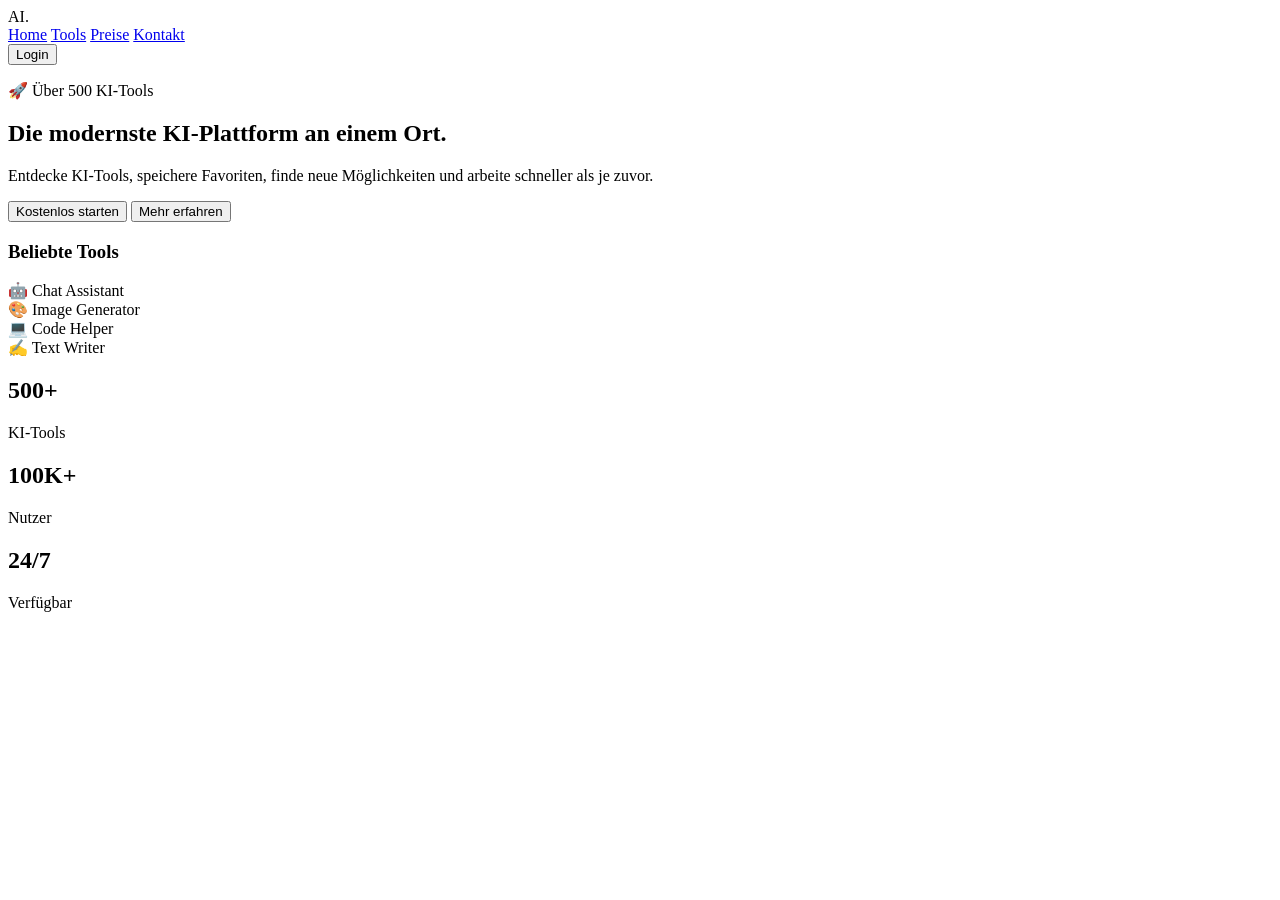
==== index.html @ b9ea8397 "Add initial HTML structure for AI Toolbox" ====
<!DOCTYPE html>
<html lang="de">
<head>
    <meta charset="UTF-8">
    <meta name="viewport" content="width=device-width, initial-scale=1.0">
    <title>AI Toolbox</title>

    <link rel="stylesheet" href="style.css">

    <link rel="preconnect" href="https://fonts.googleapis.com">
    <link href="https://fonts.googleapis.com/css2?family=Inter:wght@300;400;500;600;700;800&display=swap" rel="stylesheet">
</head>

<body>

<div class="background">
    <div class="blur one"></div>
    <div class="blur two"></div>
</div>

<header>

    <div class="logo">
        AI<span>.</span>
    </div>

    <nav>

        <a href="#">Home</a>
        <a href="#">Tools</a>
        <a href="#">Preise</a>
        <a href="#">Kontakt</a>

    </nav>

    <button class="login">
        Login
    </button>

</header>

<section class="hero">

    <div class="heroLeft">

        <p class="badge">
            🚀 Über 500 KI-Tools
        </p>

        <h1>

            Die modernste
            <span>KI-Plattform</span>
            an einem Ort.

        </h1>

        <p class="text">

            Entdecke KI-Tools, speichere Favoriten,
            finde neue Möglichkeiten und arbeite schneller
            als je zuvor.

        </p>

        <div class="buttons">

            <button class="primary">
                Kostenlos starten
            </button>

            <button class="secondary">
                Mehr erfahren
            </button>

        </div>

    </div>

    <div class="heroRight">

        <div class="glass">

            <h3>Beliebte Tools</h3>

            <div class="tool">
                🤖 Chat Assistant
            </div>

            <div class="tool">
                🎨 Image Generator
            </div>

            <div class="tool">
                💻 Code Helper
            </div>

            <div class="tool">
                ✍️ Text Writer
            </div>

        </div>

    </div>

</section>

<section class="cards">

    <div class="card">

        <h2>500+</h2>

        <p>KI-Tools</p>

    </div>

    <div class="card">

        <h2>100K+</h2>

        <p>Nutzer</p>

    </div>

    <div class="card">

        <h2>24/7</h2>

        <p>Verfügbar</p>

    </div>

</section>

<script src="script.js"></script>

</body>
</html>
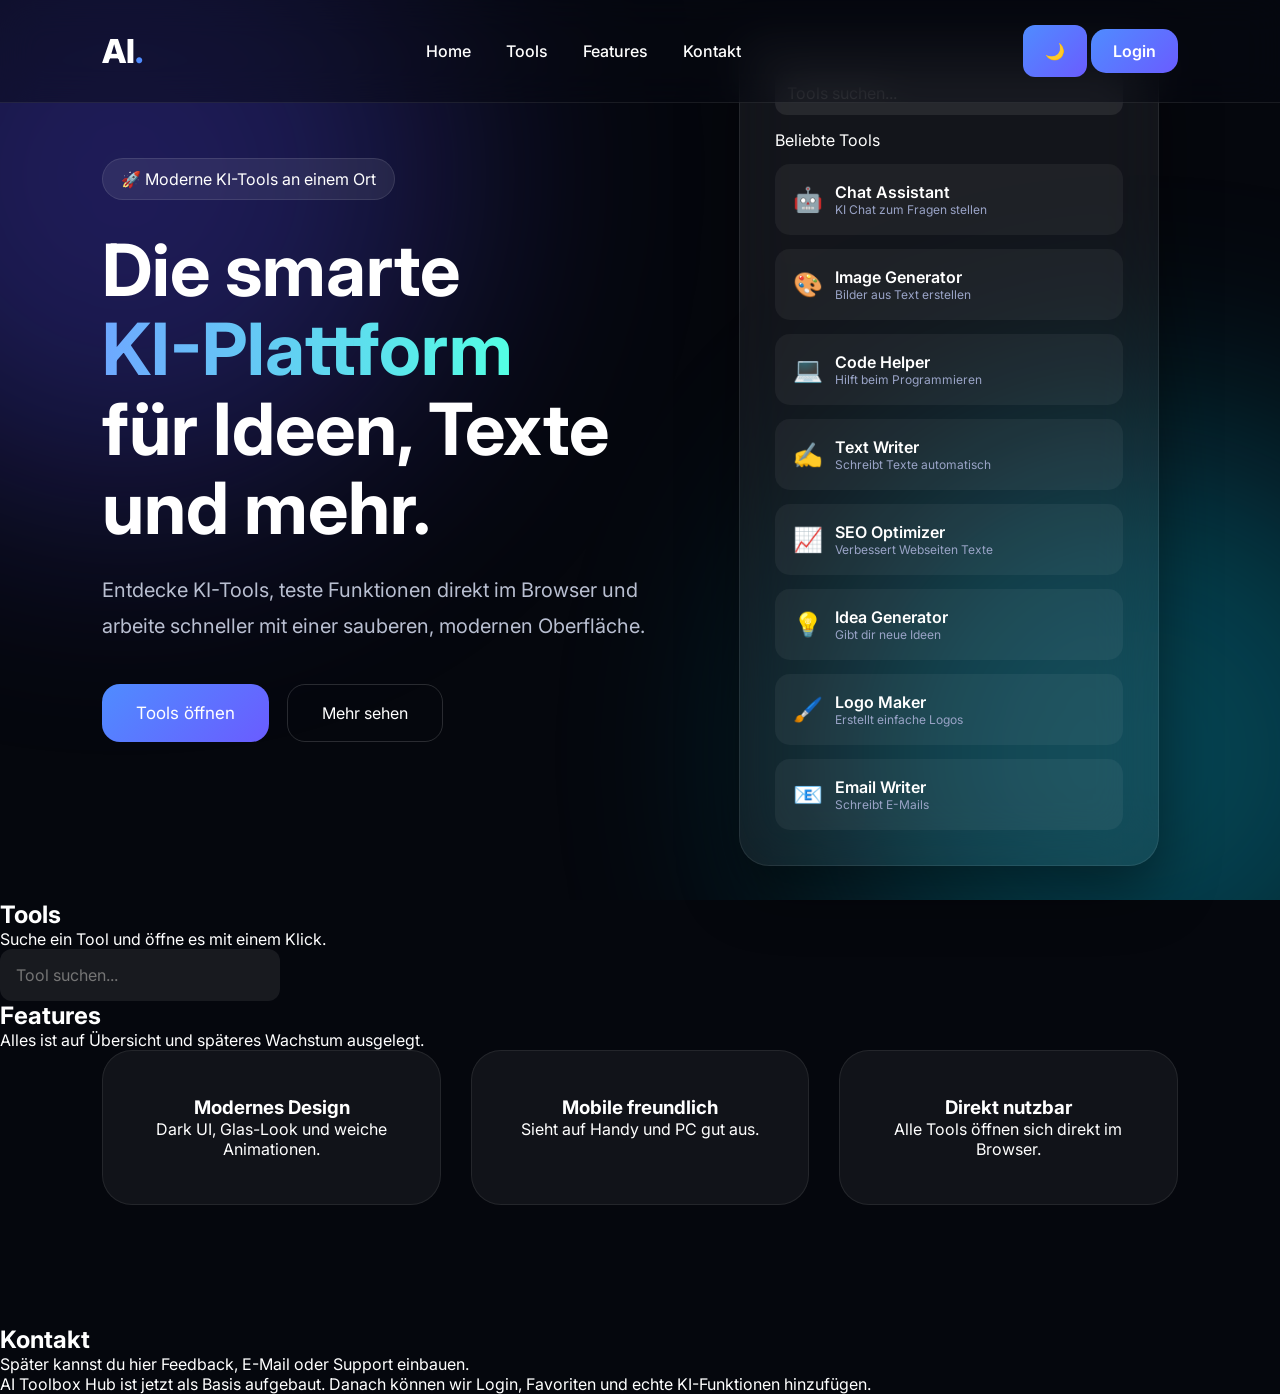
==== commit 220f2c75: "Update title and restructure HTML layout" ====
--- a/index.html
+++ b/index.html
@@ -3,14 +3,12 @@
 <head>
     <meta charset="UTF-8">
     <meta name="viewport" content="width=device-width, initial-scale=1.0">
-    <title>AI Toolbox</title>
-
+    <title>AI Toolbox Hub</title>
     <link rel="stylesheet" href="style.css">
-
     <link rel="preconnect" href="https://fonts.googleapis.com">
-    <link href="https://fonts.googleapis.com/css2?family=Inter:wght@300;400;500;600;700;800&display=swap" rel="stylesheet">
+    <link rel="preconnect" href="https://fonts.gstatic.com" crossorigin>
+    <link href="https://fonts.googleapis.com/css2?family=Inter:wght@300;400;500;600;700;800;900&display=swap" rel="stylesheet">
 </head>
-
 <body>
 
 <div class="background">
@@ -19,121 +17,98 @@
 </div>
 
 <header>
-
-    <div class="logo">
-        AI<span>.</span>
-    </div>
+    <div class="logo">AI<span>.</span></div>
 
     <nav>
-
-        <a href="#">Home</a>
-        <a href="#">Tools</a>
-        <a href="#">Preise</a>
-        <a href="#">Kontakt</a>
-
+        <a href="#home">Home</a>
+        <a href="#tools">Tools</a>
+        <a href="#features">Features</a>
+        <a href="#contact">Kontakt</a>
     </nav>
 
-    <button class="login">
-        Login
-    </button>
-
+    <div class="headerActions">
+        <button class="ghostBtn" id="themeButton">🌙</button>
+        <button class="login" id="loginButton">Login</button>
+    </div>
 </header>
 
-<section class="hero">
+<main>
 
+<section class="hero" id="home">
     <div class="heroLeft">
+        <p class="badge">🚀 Moderne KI-Tools an einem Ort</p>
 
-        <p class="badge">
-            🚀 Über 500 KI-Tools
-        </p>
-
-        <h1>
-
-            Die modernste
-            <span>KI-Plattform</span>
-            an einem Ort.
-
-        </h1>
+        <h1>Die smarte<br><span>KI-Plattform</span><br>für Ideen, Texte und mehr.</h1>
 
         <p class="text">
-
-            Entdecke KI-Tools, speichere Favoriten,
-            finde neue Möglichkeiten und arbeite schneller
-            als je zuvor.
-
+            Entdecke KI-Tools, teste Funktionen direkt im Browser und arbeite schneller
+            mit einer sauberen, modernen Oberfläche.
         </p>
 
         <div class="buttons">
-
-            <button class="primary">
-                Kostenlos starten
-            </button>
-
-            <button class="secondary">
-                Mehr erfahren
-            </button>
-
+            <button class="primary" id="exploreTools">Tools öffnen</button>
+            <button class="secondary" id="learnMore">Mehr sehen</button>
         </div>
-
     </div>
 
     <div class="heroRight">
+        <div class="glass">
+            <p class="miniTitle">Beliebte Tools</p>
+            <div class="miniList" id="miniList"></div>
+        </div>
+    </div>
+</section>
 
-        <div class="glass">
+<section class="toolSection" id="tools">
+    <div class="sectionHeader">
+        <h2>Tools</h2>
+        <p>Suche ein Tool und öffne es mit einem Klick.</p>
+    </div>
 
-            <h3>Beliebte Tools</h3>
+    <div class="searchWrap">
+        <input id="searchInput" type="text" placeholder="Tool suchen...">
+    </div>
 
-            <div class="tool">
-                🤖 Chat Assistant
-            </div>
+    <div id="toolContainer" class="toolGrid"></div>
+</section>
 
-            <div class="tool">
-                🎨 Image Generator
-            </div>
+<section class="featuresSection" id="features">
+    <div class="sectionHeader">
+        <h2>Features</h2>
+        <p>Alles ist auf Übersicht und späteres Wachstum ausgelegt.</p>
+    </div>
 
-            <div class="tool">
-                💻 Code Helper
-            </div>
-
-            <div class="tool">
-                ✍️ Text Writer
-            </div>
-
+    <div class="cards">
+        <div class="card">
+            <h3>Modernes Design</h3>
+            <p>Dark UI, Glas-Look und weiche Animationen.</p>
         </div>
 
+        <div class="card">
+            <h3>Mobile freundlich</h3>
+            <p>Sieht auf Handy und PC gut aus.</p>
+        </div>
+
+        <div class="card">
+            <h3>Direkt nutzbar</h3>
+            <p>Alle Tools öffnen sich direkt im Browser.</p>
+        </div>
+    </div>
+</section>
+
+<section class="contactSection" id="contact">
+    <div class="sectionHeader">
+        <h2>Kontakt</h2>
+        <p>Später kannst du hier Feedback, E-Mail oder Support einbauen.</p>
     </div>
 
+    <div class="contactCard">
+        <p>AI Toolbox Hub ist jetzt als Basis aufgebaut. Danach können wir Login, Favoriten und echte KI-Funktionen hinzufügen.</p>
+    </div>
 </section>
 
-<section class="cards">
-
-    <div class="card">
-
-        <h2>500+</h2>
-
-        <p>KI-Tools</p>
-
-    </div>
-
-    <div class="card">
-
-        <h2>100K+</h2>
-
-        <p>Nutzer</p>
-
-    </div>
-
-    <div class="card">
-
-        <h2>24/7</h2>
-
-        <p>Verfügbar</p>
-
-    </div>
-
-</section>
+</main>
 
 <script src="script.js"></script>
-
 </body>
 </html>
--- a/style.css
+++ b/style.css
@@ -0,0 +1,333 @@
+*{
+    margin:0;
+    padding:0;
+    box-sizing:border-box;
+    font-family:'Inter',sans-serif;
+}
+
+html{
+    scroll-behavior:smooth;
+}
+
+body{
+    background:#05070d;
+    color:white;
+    overflow-x:hidden;
+}
+
+/* ---------- Hintergrund ---------- */
+
+.background{
+    position:fixed;
+    inset:0;
+    overflow:hidden;
+    z-index:-1;
+}
+
+.blur{
+    position:absolute;
+    width:650px;
+    height:650px;
+    border-radius:50%;
+    filter:blur(130px);
+    opacity:.35;
+    animation:float 10s ease-in-out infinite;
+}
+
+.one{
+    background:#4f46e5;
+    left:-200px;
+    top:-150px;
+}
+
+.two{
+    background:#06b6d4;
+    right:-180px;
+    bottom:-180px;
+    animation-delay:3s;
+}
+
+@keyframes float{
+    0%{transform:translateY(0px);}
+    50%{transform:translateY(-50px);}
+    100%{transform:translateY(0px);}
+}
+
+/* ---------- Header ---------- */
+
+header{
+    width:100%;
+    display:flex;
+    justify-content:space-between;
+    align-items:center;
+    padding:25px 8%;
+    position:fixed;
+    top:0;
+    backdrop-filter:blur(18px);
+    background:rgba(8,10,18,.45);
+    border-bottom:1px solid rgba(255,255,255,.08);
+    z-index:999;
+}
+
+.logo{
+    font-size:33px;
+    font-weight:800;
+}
+
+.logo span{
+    color:#4f8cff;
+}
+
+nav{
+    display:flex;
+    gap:35px;
+}
+
+nav a{
+    color:white;
+    text-decoration:none;
+    transition:.3s;
+    font-weight:500;
+}
+
+nav a:hover{
+    color:#4f8cff;
+}
+
+.login{
+    padding:12px 22px;
+    border:none;
+    border-radius:15px;
+    cursor:pointer;
+    background:linear-gradient(135deg,#4f8cff,#6a5cff);
+    color:white;
+    font-weight:600;
+    transition:.3s;
+}
+
+.login:hover{
+    transform:translateY(-3px);
+}
+
+/* ---------- Hero ---------- */
+
+.hero{
+    min-height:100vh;
+    display:flex;
+    align-items:center;
+    justify-content:space-between;
+    gap:60px;
+    padding:0 8%;
+}
+
+.heroLeft{
+    width:55%;
+}
+
+.heroRight{
+    width:45%;
+    display:flex;
+    justify-content:center;
+}
+
+.badge{
+    display:inline-block;
+    background:rgba(255,255,255,.08);
+    border:1px solid rgba(255,255,255,.1);
+    padding:10px 18px;
+    border-radius:100px;
+    margin-bottom:30px;
+}
+
+.hero h1{
+    font-size:72px;
+    line-height:1.1;
+    margin-bottom:25px;
+}
+
+.hero h1 span{
+    background:linear-gradient(90deg,#6ea8ff,#53ffe3);
+    -webkit-background-clip:text;
+    color:transparent;
+}
+
+.text{
+    font-size:20px;
+    color:#b9bfd1;
+    max-width:650px;
+    line-height:1.8;
+}
+
+.buttons{
+    display:flex;
+    gap:18px;
+    margin-top:40px;
+}
+
+.primary{
+    background:linear-gradient(135deg,#4f8cff,#6a5cff);
+    color:white;
+    border:none;
+    padding:18px 34px;
+    border-radius:18px;
+    cursor:pointer;
+    font-size:17px;
+}
+
+.secondary{
+    background:transparent;
+    color:white;
+    border:1px solid rgba(255,255,255,.15);
+    padding:18px 34px;
+    border-radius:18px;
+}
+
+/* ---------- Tool Box ---------- */
+
+.glass{
+    width:420px;
+    background:rgba(255,255,255,.06);
+    border:1px solid rgba(255,255,255,.08);
+    backdrop-filter:blur(30px);
+    border-radius:30px;
+    padding:35px;
+    box-shadow:0 25px 60px rgba(0,0,0,.45);
+}
+
+.tool{
+    padding:18px;
+    margin-top:14px;
+    background:rgba(255,255,255,.05);
+    border-radius:15px;
+    transition:.3s;
+}
+
+.tool:hover{
+    transform:translateX(10px);
+    background:rgba(79,140,255,.18);
+}
+
+/* ---------- Cards ---------- */
+
+.cards{
+    display:grid;
+    grid-template-columns:repeat(3,1fr);
+    gap:30px;
+    padding:0 8% 120px;
+}
+
+.card{
+    background:rgba(255,255,255,.05);
+    border:1px solid rgba(255,255,255,.08);
+    border-radius:30px;
+    text-align:center;
+    padding:45px;
+}
+
+/* ---------- TOOL PAGE (CHAT FIX) ---------- */
+
+.toolPage{
+    padding:120px 8%;
+}
+
+#chat{
+    background:rgba(255,255,255,0.05);
+    padding:20px;
+    border-radius:15px;
+    height:420px; /* 🔥 größer gemacht */
+    overflow:auto;
+    margin-bottom:18px;
+    font-size:16px;
+}
+
+.msg{
+    margin:10px 0;
+    padding:12px;
+    border-radius:10px;
+    max-width:80%;
+    font-size:15px;
+}
+
+.user{
+    background:rgba(79,140,255,0.3);
+    margin-left:auto;
+}
+
+.bot{
+    background:rgba(255,255,255,0.1);
+}
+
+.inputBox{
+    display:flex;
+    gap:12px;
+}
+
+input{
+    flex:1;
+    padding:16px; /* 🔥 größer */
+    border-radius:12px;
+    border:none;
+    outline:none;
+    background:rgba(255,255,255,0.08);
+    color:white;
+    font-size:16px;
+}
+
+button{
+    padding:16px 22px; /* 🔥 größer */
+    border:none;
+    border-radius:12px;
+    background:linear-gradient(135deg,#4f8cff,#6a5cff);
+    color:white;
+    cursor:pointer;
+    font-size:16px;
+}
+
+/* ---------- MOBILE ---------- */
+
+@media(max-width:768px){
+
+.hero{
+    flex-direction:column;
+    padding-top:140px;
+    text-align:center;
+}
+
+.heroLeft,
+.heroRight{
+    width:100%;
+}
+
+.hero h1{
+    font-size:42px;
+}
+
+.glass{
+    width:100%;
+}
+
+.cards{
+    grid-template-columns:1fr;
+}
+
+nav{
+    display:none;
+}
+
+/* Chat Mobile größer & cleaner */
+.toolPage{
+    padding:110px 5%;
+}
+
+#chat{
+    height:360px;
+}
+
+.inputBox{
+    flex-direction:column;
+}
+
+button{
+    width:100%;
+}
+}
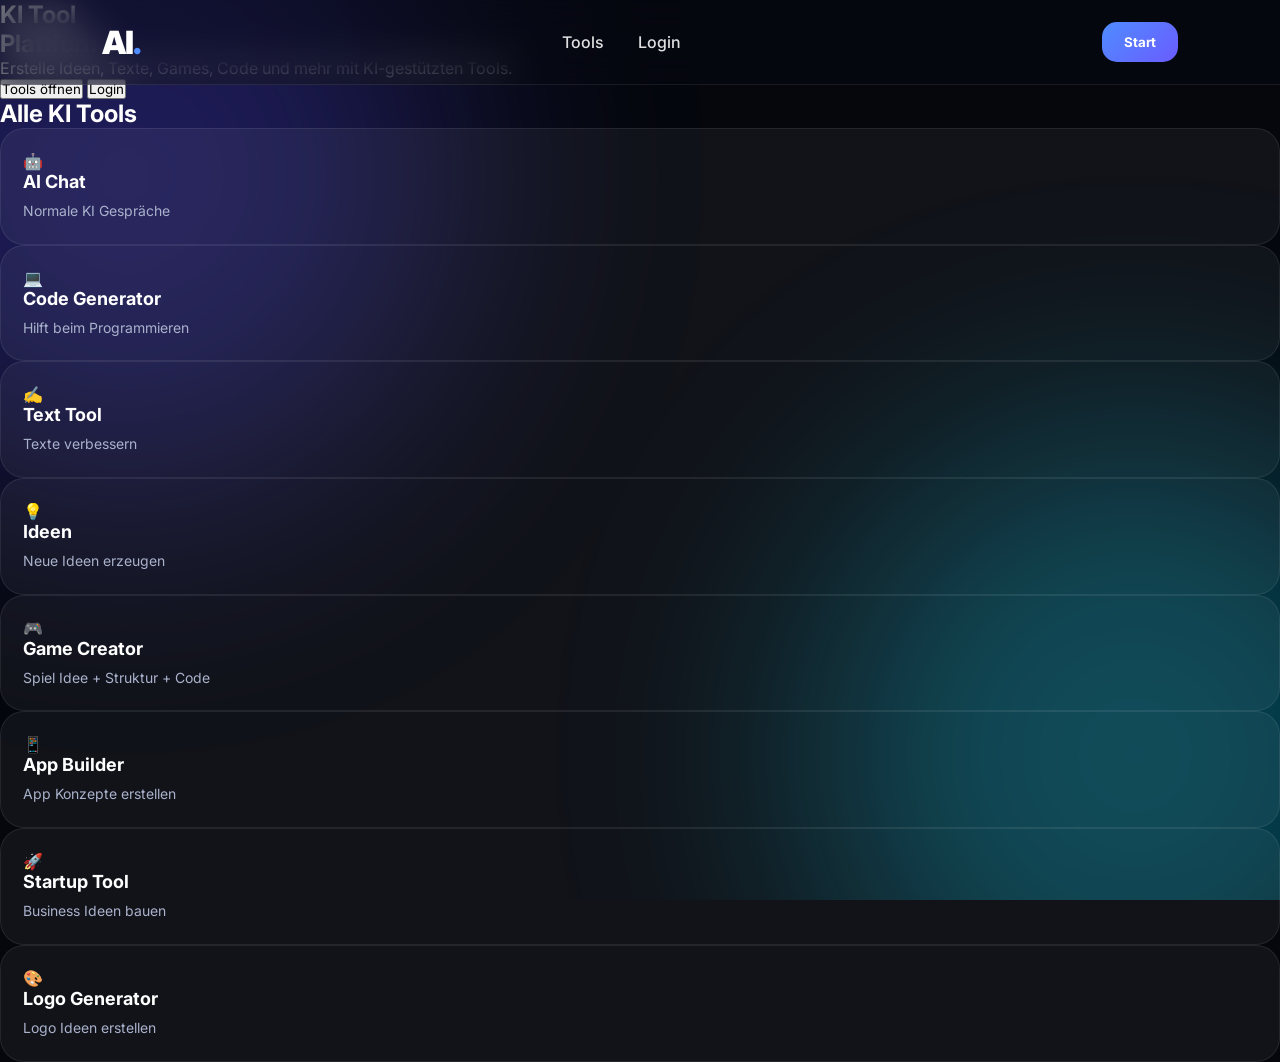
==== commit 9ae6a582: "Revise index.html for branding and navigation updates Updated the title and various sections of the " ====
--- a/index.html
+++ b/index.html
@@ -1,114 +1,96 @@
 <!DOCTYPE html>
 <html lang="de">
 <head>
-    <meta charset="UTF-8">
-    <meta name="viewport" content="width=device-width, initial-scale=1.0">
-    <title>AI Toolbox Hub</title>
-    <link rel="stylesheet" href="style.css">
-    <link rel="preconnect" href="https://fonts.googleapis.com">
-    <link rel="preconnect" href="https://fonts.gstatic.com" crossorigin>
-    <link href="https://fonts.googleapis.com/css2?family=Inter:wght@300;400;500;600;700;800;900&display=swap" rel="stylesheet">
+<meta charset="UTF-8">
+<meta name="viewport" content="width=device-width, initial-scale=1.0">
+<title>AI Tools Hub</title>
+
+<link rel="stylesheet" href="style.css">
+<link href="https://fonts.googleapis.com/css2?family=Inter:wght@300;400;500;600;700;800;900&display=swap" rel="stylesheet">
 </head>
+
 <body>
 
 <div class="background">
-    <div class="blur one"></div>
-    <div class="blur two"></div>
+  <div class="blur one"></div>
+  <div class="blur two"></div>
 </div>
 
 <header>
-    <div class="logo">AI<span>.</span></div>
+  <div class="logo">AI<span>.</span></div>
 
-    <nav>
-        <a href="#home">Home</a>
-        <a href="#tools">Tools</a>
-        <a href="#features">Features</a>
-        <a href="#contact">Kontakt</a>
-    </nav>
+  <nav>
+    <a href="#tools">Tools</a>
+    <a href="login.html">Login</a>
+  </nav>
 
-    <div class="headerActions">
-        <button class="ghostBtn" id="themeButton">🌙</button>
-        <button class="login" id="loginButton">Login</button>
-    </div>
+  <button class="login" onclick="window.location='login.html'">Start</button>
 </header>
 
-<main>
+<section class="heroClean">
 
-<section class="hero" id="home">
-    <div class="heroLeft">
-        <p class="badge">🚀 Moderne KI-Tools an einem Ort</p>
+  <div class="heroText">
+    <h1>KI Tool<br><span>Plattform</span></h1>
 
-        <h1>Die smarte<br><span>KI-Plattform</span><br>für Ideen, Texte und mehr.</h1>
+    <p>
+      Erstelle Ideen, Texte, Games, Code und mehr mit KI-gestützten Tools.
+    </p>
 
-        <p class="text">
-            Entdecke KI-Tools, teste Funktionen direkt im Browser und arbeite schneller
-            mit einer sauberen, modernen Oberfläche.
-        </p>
+    <div class="heroButtons">
+      <button onclick="document.getElementById('tools').scrollIntoView()">Tools öffnen</button>
+      <button class="ghost" onclick="window.location='login.html'">Login</button>
+    </div>
+  </div>
 
-        <div class="buttons">
-            <button class="primary" id="exploreTools">Tools öffnen</button>
-            <button class="secondary" id="learnMore">Mehr sehen</button>
-        </div>
-    </div>
-
-    <div class="heroRight">
-        <div class="glass">
-            <p class="miniTitle">Beliebte Tools</p>
-            <div class="miniList" id="miniList"></div>
-        </div>
-    </div>
 </section>
 
-<section class="toolSection" id="tools">
-    <div class="sectionHeader">
-        <h2>Tools</h2>
-        <p>Suche ein Tool und öffne es mit einem Klick.</p>
-    </div>
+<section id="tools" class="toolsSection">
 
-    <div class="searchWrap">
-        <input id="searchInput" type="text" placeholder="Tool suchen...">
-    </div>
+<h2>Alle KI Tools</h2>
 
-    <div id="toolContainer" class="toolGrid"></div>
+<div class="toolsGrid">
+
+<div class="toolCard" onclick="openTool('Chat KI','chat')">
+🤖<h3>AI Chat</h3><p>Normale KI Gespräche</p>
+</div>
+
+<div class="toolCard" onclick="openTool('Code Helper','code')">
+💻<h3>Code Generator</h3><p>Hilft beim Programmieren</p>
+</div>
+
+<div class="toolCard" onclick="openTool('Text Writer','text')">
+✍️<h3>Text Tool</h3><p>Texte verbessern</p>
+</div>
+
+<div class="toolCard" onclick="openTool('Idea Generator','idea')">
+💡<h3>Ideen</h3><p>Neue Ideen erzeugen</p>
+</div>
+
+<div class="toolCard" onclick="openTool('Game Creator','game')">
+🎮<h3>Game Creator</h3><p>Spiel Idee + Struktur + Code</p>
+</div>
+
+<div class="toolCard" onclick="openTool('App Builder','app')">
+📱<h3>App Builder</h3><p>App Konzepte erstellen</p>
+</div>
+
+<div class="toolCard" onclick="openTool('Startup Maker','startup')">
+🚀<h3>Startup Tool</h3><p>Business Ideen bauen</p>
+</div>
+
+<div class="toolCard" onclick="openTool('Logo Maker','logo')">
+🎨<h3>Logo Generator</h3><p>Logo Ideen erstellen</p>
+</div>
+
+</div>
+
 </section>
 
-<section class="featuresSection" id="features">
-    <div class="sectionHeader">
-        <h2>Features</h2>
-        <p>Alles ist auf Übersicht und späteres Wachstum ausgelegt.</p>
-    </div>
+<script>
+function openTool(name,type){
+  window.location = `tool.html?name=${encodeURIComponent(name)}&type=${type}`;
+}
+</script>
 
-    <div class="cards">
-        <div class="card">
-            <h3>Modernes Design</h3>
-            <p>Dark UI, Glas-Look und weiche Animationen.</p>
-        </div>
-
-        <div class="card">
-            <h3>Mobile freundlich</h3>
-            <p>Sieht auf Handy und PC gut aus.</p>
-        </div>
-
-        <div class="card">
-            <h3>Direkt nutzbar</h3>
-            <p>Alle Tools öffnen sich direkt im Browser.</p>
-        </div>
-    </div>
-</section>
-
-<section class="contactSection" id="contact">
-    <div class="sectionHeader">
-        <h2>Kontakt</h2>
-        <p>Später kannst du hier Feedback, E-Mail oder Support einbauen.</p>
-    </div>
-
-    <div class="contactCard">
-        <p>AI Toolbox Hub ist jetzt als Basis aufgebaut. Danach können wir Login, Favoriten und echte KI-Funktionen hinzufügen.</p>
-    </div>
-</section>
-
-</main>
-
-<script src="script.js"></script>
 </body>
 </html>
--- a/style.css
+++ b/style.css
@@ -11,11 +11,11 @@
 
 body{
     background:#05070d;
-    color:white;
+    color:#ffffff;
     overflow-x:hidden;
 }
 
-/* ---------- Hintergrund ---------- */
+/* Background */
 
 .background{
     position:fixed;
@@ -48,19 +48,19 @@
 }
 
 @keyframes float{
-    0%{transform:translateY(0px);}
-    50%{transform:translateY(-50px);}
-    100%{transform:translateY(0px);}
-}
-
-/* ---------- Header ---------- */
+    0%{ transform:translateY(0px); }
+    50%{ transform:translateY(-50px); }
+    100%{ transform:translateY(0px); }
+}
+
+/* Header */
 
 header{
     width:100%;
     display:flex;
     justify-content:space-between;
     align-items:center;
-    padding:25px 8%;
+    padding:22px 8%;
     position:fixed;
     top:0;
     backdrop-filter:blur(18px);
@@ -70,8 +70,9 @@
 }
 
 .logo{
-    font-size:33px;
-    font-weight:800;
+    font-size:32px;
+    font-weight:900;
+    letter-spacing:-1px;
 }
 
 .logo span{
@@ -80,36 +81,56 @@
 
 nav{
     display:flex;
-    gap:35px;
+    gap:34px;
 }
 
 nav a{
     color:white;
     text-decoration:none;
-    transition:.3s;
+    transition:.25s;
     font-weight:500;
+    opacity:.88;
 }
 
 nav a:hover{
     color:#4f8cff;
+    opacity:1;
+}
+
+.headerActions{
+    display:flex;
+    gap:12px;
+    align-items:center;
+}
+
+.ghostBtn,
+.login{
+    border:none;
+    border-radius:15px;
+    cursor:pointer;
+    font-weight:700;
+    transition:.25s;
+}
+
+.ghostBtn{
+    width:44px;
+    height:44px;
+    background:rgba(255,255,255,.08);
+    color:white;
 }
 
 .login{
     padding:12px 22px;
-    border:none;
-    border-radius:15px;
-    cursor:pointer;
     background:linear-gradient(135deg,#4f8cff,#6a5cff);
     color:white;
-    font-weight:600;
-    transition:.3s;
-}
-
+}
+
+.ghostBtn:hover,
 .login:hover{
-    transform:translateY(-3px);
-}
-
-/* ---------- Hero ---------- */
+    transform:translateY(-2px);
+}
+
+/* Hero */
 
 .hero{
     min-height:100vh;
@@ -117,7 +138,7 @@
     align-items:center;
     justify-content:space-between;
     gap:60px;
-    padding:0 8%;
+    padding:120px 8% 40px;
 }
 
 .heroLeft{
@@ -136,198 +157,578 @@
     border:1px solid rgba(255,255,255,.1);
     padding:10px 18px;
     border-radius:100px;
-    margin-bottom:30px;
+    margin-bottom:26px;
+    color:#e6ebff;
 }
 
 .hero h1{
     font-size:72px;
-    line-height:1.1;
-    margin-bottom:25px;
+    line-height:1.08;
+    margin-bottom:22px;
+    letter-spacing:-2px;
 }
 
 .hero h1 span{
     background:linear-gradient(90deg,#6ea8ff,#53ffe3);
     -webkit-background-clip:text;
+    background-clip:text;
     color:transparent;
 }
 
 .text{
     font-size:20px;
     color:#b9bfd1;
-    max-width:650px;
+    max-width:640px;
     line-height:1.8;
 }
 
 .buttons{
     display:flex;
-    gap:18px;
-    margin-top:40px;
+    gap:16px;
+    margin-top:38px;
+    flex-wrap:wrap;
+}
+
+.primary,
+.secondary{
+    border:none;
+    padding:18px 32px;
+    border-radius:18px;
+    cursor:pointer;
+    font-size:16px;
+    font-weight:700;
+    transition:.25s;
 }
 
 .primary{
     background:linear-gradient(135deg,#4f8cff,#6a5cff);
     color:white;
-    border:none;
-    padding:18px 34px;
-    border-radius:18px;
-    cursor:pointer;
-    font-size:17px;
+    box-shadow:0 0 0 rgba(79,140,255,0);
 }
 
 .secondary{
-    background:transparent;
-    color:white;
-    border:1px solid rgba(255,255,255,.15);
-    padding:18px 34px;
-    border-radius:18px;
-}
-
-/* ---------- Tool Box ---------- */
+    background:rgba(255,255,255,.06);
+    color:white;
+    border:1px solid rgba(255,255,255,.12);
+}
+
+.primary:hover,
+.secondary:hover{
+    transform:translateY(-4px);
+}
+
+.primary:hover{
+    box-shadow:0 18px 40px rgba(79,140,255,.18);
+}
+
+/* Glass card */
 
 .glass{
-    width:420px;
+    width:100%;
+    max-width:440px;
     background:rgba(255,255,255,.06);
     border:1px solid rgba(255,255,255,.08);
     backdrop-filter:blur(30px);
     border-radius:30px;
-    padding:35px;
+    padding:30px;
     box-shadow:0 25px 60px rgba(0,0,0,.45);
+}
+
+.miniTitle{
+    margin-bottom:18px;
+    font-size:20px;
+    font-weight:800;
+}
+
+.miniList{
+    display:flex;
+    flex-direction:column;
+    gap:12px;
 }
 
 .tool{
     padding:18px;
-    margin-top:14px;
     background:rgba(255,255,255,.05);
-    border-radius:15px;
-    transition:.3s;
+    border-radius:16px;
+    transition:.25s;
+    cursor:pointer;
+    border:1px solid rgba(255,255,255,.05);
 }
 
 .tool:hover{
-    transform:translateX(10px);
+    transform:translateX(8px);
     background:rgba(79,140,255,.18);
-}
-
-/* ---------- Cards ---------- */
+    border-color:rgba(79,140,255,.2);
+}
+
+.toolTop{
+    display:flex;
+    align-items:center;
+    gap:12px;
+}
+
+.toolIcon{
+    font-size:24px;
+    flex-shrink:0;
+}
+
+.toolName{
+    font-size:16px;
+    font-weight:800;
+}
+
+.toolDesc{
+    margin-top:4px;
+    font-size:12px;
+    color:#9aa4c7;
+    line-height:1.4;
+}
+
+/* Sections */
+
+.toolSection,
+.featuresSection,
+.contactSection{
+    padding:40px 8% 90px;
+}
+
+.sectionHeader{
+    margin-bottom:24px;
+}
+
+.sectionHeader h2{
+    font-size:34px;
+    margin-bottom:8px;
+}
+
+.sectionHeader p{
+    color:#aab2cc;
+    line-height:1.6;
+}
+
+.searchWrap{
+    margin-bottom:22px;
+}
+
+.searchWrap input{
+    width:100%;
+    max-width:560px;
+    padding:16px 18px;
+    border-radius:16px;
+    border:1px solid rgba(255,255,255,.1);
+    outline:none;
+    background:rgba(255,255,255,.06);
+    color:white;
+    font-size:16px;
+}
+
+.toolGrid{
+    display:grid;
+    grid-template-columns:repeat(4,1fr);
+    gap:18px;
+}
+
+.toolCard{
+    background:rgba(255,255,255,.05);
+    border:1px solid rgba(255,255,255,.08);
+    border-radius:24px;
+    padding:22px;
+    transition:.25s;
+    cursor:pointer;
+}
+
+.toolCard:hover{
+    transform:translateY(-6px);
+    background:rgba(255,255,255,.07);
+    border-color:rgba(79,140,255,.18);
+}
+
+.toolCard .cardIcon{
+    width:48px;
+    height:48px;
+    border-radius:16px;
+    display:flex;
+    align-items:center;
+    justify-content:center;
+    font-size:24px;
+    background:rgba(79,140,255,.16);
+    margin-bottom:16px;
+}
+
+.toolCard h3{
+    font-size:18px;
+    margin-bottom:8px;
+}
+
+.toolCard p{
+    color:#aab2cc;
+    line-height:1.55;
+    font-size:14px;
+}
+
+.toolCard button{
+    margin-top:16px;
+    width:100%;
+    border:none;
+    border-radius:14px;
+    padding:13px 16px;
+    background:linear-gradient(135deg,#4f8cff,#6a5cff);
+    color:white;
+    font-weight:700;
+    cursor:pointer;
+    transition:.25s;
+}
+
+.toolCard button:hover{
+    transform:translateY(-2px);
+}
+
+/* Features */
 
 .cards{
     display:grid;
     grid-template-columns:repeat(3,1fr);
-    gap:30px;
-    padding:0 8% 120px;
-}
-
-.card{
+    gap:20px;
+}
+
+.card,
+.contactCard{
     background:rgba(255,255,255,.05);
     border:1px solid rgba(255,255,255,.08);
-    border-radius:30px;
-    text-align:center;
-    padding:45px;
-}
-
-/* ---------- TOOL PAGE (CHAT FIX) ---------- */
+    border-radius:26px;
+    padding:28px;
+}
+
+.card h3{
+    margin-bottom:10px;
+    font-size:20px;
+}
+
+.card p,
+.contactCard p{
+    color:#aab2cc;
+    line-height:1.7;
+}
+
+/* Tool page */
 
 .toolPage{
-    padding:120px 8%;
+    min-height:100vh;
+    padding:120px 8% 40px;
+    display:flex;
+    flex-direction:column;
+    gap:18px;
+}
+
+.toolPageTop{
+    display:flex;
+    justify-content:space-between;
+    align-items:center;
+    gap:16px;
+    flex-wrap:wrap;
+}
+
+.backBtn{
+    display:inline-flex;
+    align-items:center;
+    gap:8px;
+    text-decoration:none;
+    color:white;
+    background:rgba(255,255,255,.06);
+    border:1px solid rgba(255,255,255,.1);
+    padding:12px 16px;
+    border-radius:14px;
+    transition:.25s;
+}
+
+.backBtn:hover{
+    transform:translateY(-2px);
+    background:rgba(255,255,255,.09);
+}
+
+.toolPage h1{
+    font-size:42px;
+    letter-spacing:-1px;
+}
+
+.toolPage p{
+    color:#aab2cc;
+    line-height:1.6;
+}
+
+#toolBox{
+    flex:1;
+    min-height:0;
+}
+
+.chatShell{
+    height:min(72vh, 760px);
+    display:flex;
+    flex-direction:column;
+    gap:14px;
 }
 
 #chat{
+    flex:1;
+    min-height:420px;
     background:rgba(255,255,255,0.05);
-    padding:20px;
-    border-radius:15px;
-    height:420px; /* 🔥 größer gemacht */
+    border:1px solid rgba(255,255,255,.08);
+    padding:18px;
+    border-radius:22px;
     overflow:auto;
-    margin-bottom:18px;
-    font-size:16px;
 }
 
 .msg{
     margin:10px 0;
+    padding:12px 14px;
+    border-radius:14px;
+    max-width:82%;
+    font-size:15px;
+    line-height:1.55;
+    word-break:break-word;
+}
+
+.user{
+    background:rgba(79,140,255,0.28);
+    margin-left:auto;
+    border:1px solid rgba(79,140,255,.2);
+}
+
+.bot{
+    background:rgba(255,255,255,0.08);
+    border:1px solid rgba(255,255,255,.08);
+}
+
+.inputBox{
+    display:flex;
+    gap:12px;
+}
+
+.inputBox input{
+    flex:1;
+    padding:16px 18px;
+    border-radius:14px;
+    border:1px solid rgba(255,255,255,.1);
+    outline:none;
+    background:rgba(255,255,255,.07);
+    color:white;
+    font-size:16px;
+}
+
+.inputBox button{
+    padding:16px 22px;
+    border:none;
+    border-radius:14px;
+    background:linear-gradient(135deg,#4f8cff,#6a5cff);
+    color:white;
+    cursor:pointer;
+    font-size:16px;
+    font-weight:700;
+}
+
+.inputBox button:hover{
+    transform:translateY(-2px);
+}
+
+/* Generic tool panels */
+
+.panel{
+    background:rgba(255,255,255,.05);
+    border:1px solid rgba(255,255,255,.08);
+    border-radius:22px;
+    padding:18px;
+    display:flex;
+    flex-direction:column;
+    gap:14px;
+    height:100%;
+}
+
+.panel textarea,
+.panel input{
+    width:100%;
+    padding:16px 18px;
+    border-radius:14px;
+    border:1px solid rgba(255,255,255,.1);
+    outline:none;
+    background:rgba(255,255,255,.07);
+    color:white;
+    font-size:16px;
+    resize:vertical;
+}
+
+.panel textarea{
+    min-height:180px;
+}
+
+.panel button{
+    align-self:flex-start;
+    padding:14px 20px;
+    border:none;
+    border-radius:14px;
+    background:linear-gradient(135deg,#4f8cff,#6a5cff);
+    color:white;
+    cursor:pointer;
+    font-weight:700;
+}
+
+/* Mobile */
+
+@media(max-width:1100px){
+    .toolGrid{
+        grid-template-columns:repeat(2,1fr);
+    }
+
+    .hero{
+        gap:40px;
+    }
+
+    .hero h1{
+        font-size:60px;
+    }
+}
+
+@media(max-width:768px){
+    header{
+        padding:18px 5%;
+    }
+
+    nav{
+        display:none;
+    }
+
+    .hero{
+        flex-direction:column;
+        padding:120px 5% 30px;
+        text-align:center;
+    }
+
+    .heroLeft,
+    .heroRight{
+        width:100%;
+    }
+
+    .hero h1{
+        font-size:42px;
+    }
+
+    .text{
+        font-size:16px;
+        margin:0 auto;
+    }
+
+    .buttons{
+        justify-content:center;
+    }
+
+    .glass{
+        max-width:100%;
+    }
+
+    .toolSection,
+    .featuresSection,
+    .contactSection{
+        padding:30px 5% 70px;
+    }
+
+    .toolGrid,
+    .cards{
+        grid-template-columns:1fr;
+    }
+
+    .toolPage{
+        padding:110px 5% 30px;
+    }
+
+    .toolPage h1{
+        font-size:32px;
+    }
+
+    .chatShell{
+        height:auto;
+        min-height:72vh;
+    }
+
+    #chat{
+        min-height:52vh;
+    }
+
+    .inputBox{
+        flex-direction:column;
+    }
+
+    .inputBox button,
+    .panel button{
+        width:100%;
+        align-self:stretch;
+    }
+}
+.loginPage{
+    min-height:100vh;
+    display:flex;
+    justify-content:center;
+    align-items:center;
+    padding:120px 5%;
+}
+
+.loginBox{
+    width:100%;
+    max-width:420px;
+    background:rgba(255,255,255,0.06);
+    border:1px solid rgba(255,255,255,0.1);
+    border-radius:28px;
+    padding:30px;
+    backdrop-filter:blur(25px);
+    text-align:center;
+}
+
+.loginBox h1{
+    font-size:32px;
+    margin-bottom:8px;
+}
+
+.loginBox p{
+    color:#aab2cc;
+    margin-bottom:20px;
+}
+
+.tabs{
+    display:flex;
+    gap:10px;
+    margin-bottom:20px;
+}
+
+.tab{
+    flex:1;
     padding:12px;
-    border-radius:10px;
-    max-width:80%;
-    font-size:15px;
-}
-
-.user{
-    background:rgba(79,140,255,0.3);
-    margin-left:auto;
-}
-
-.bot{
-    background:rgba(255,255,255,0.1);
-}
-
-.inputBox{
-    display:flex;
-    gap:12px;
-}
-
-input{
-    flex:1;
-    padding:16px; /* 🔥 größer */
+    border:none;
     border-radius:12px;
-    border:none;
+    cursor:pointer;
+    background:rgba(255,255,255,0.06);
+    color:white;
+}
+
+.tab.active{
+    background:linear-gradient(135deg,#4f8cff,#6a5cff);
+}
+
+.loginBox input{
+    width:100%;
+    margin-bottom:12px;
+    padding:14px;
+    border-radius:12px;
+    border:1px solid rgba(255,255,255,0.1);
+    background:rgba(255,255,255,0.05);
+    color:white;
     outline:none;
-    background:rgba(255,255,255,0.08);
-    color:white;
-    font-size:16px;
-}
-
-button{
-    padding:16px 22px; /* 🔥 größer */
+}
+
+.mainBtn{
+    width:100%;
+    padding:14px;
     border:none;
     border-radius:12px;
     background:linear-gradient(135deg,#4f8cff,#6a5cff);
     color:white;
     cursor:pointer;
-    font-size:16px;
-}
-
-/* ---------- MOBILE ---------- */
-
-@media(max-width:768px){
-
-.hero{
-    flex-direction:column;
-    padding-top:140px;
-    text-align:center;
-}
-
-.heroLeft,
-.heroRight{
-    width:100%;
-}
-
-.hero h1{
-    font-size:42px;
-}
-
-.glass{
-    width:100%;
-}
-
-.cards{
-    grid-template-columns:1fr;
-}
-
-nav{
-    display:none;
-}
-
-/* Chat Mobile größer & cleaner */
-.toolPage{
-    padding:110px 5%;
-}
-
-#chat{
-    height:360px;
-}
-
-.inputBox{
-    flex-direction:column;
-}
-
-button{
-    width:100%;
-}
-}
+    font-weight:700;
+}
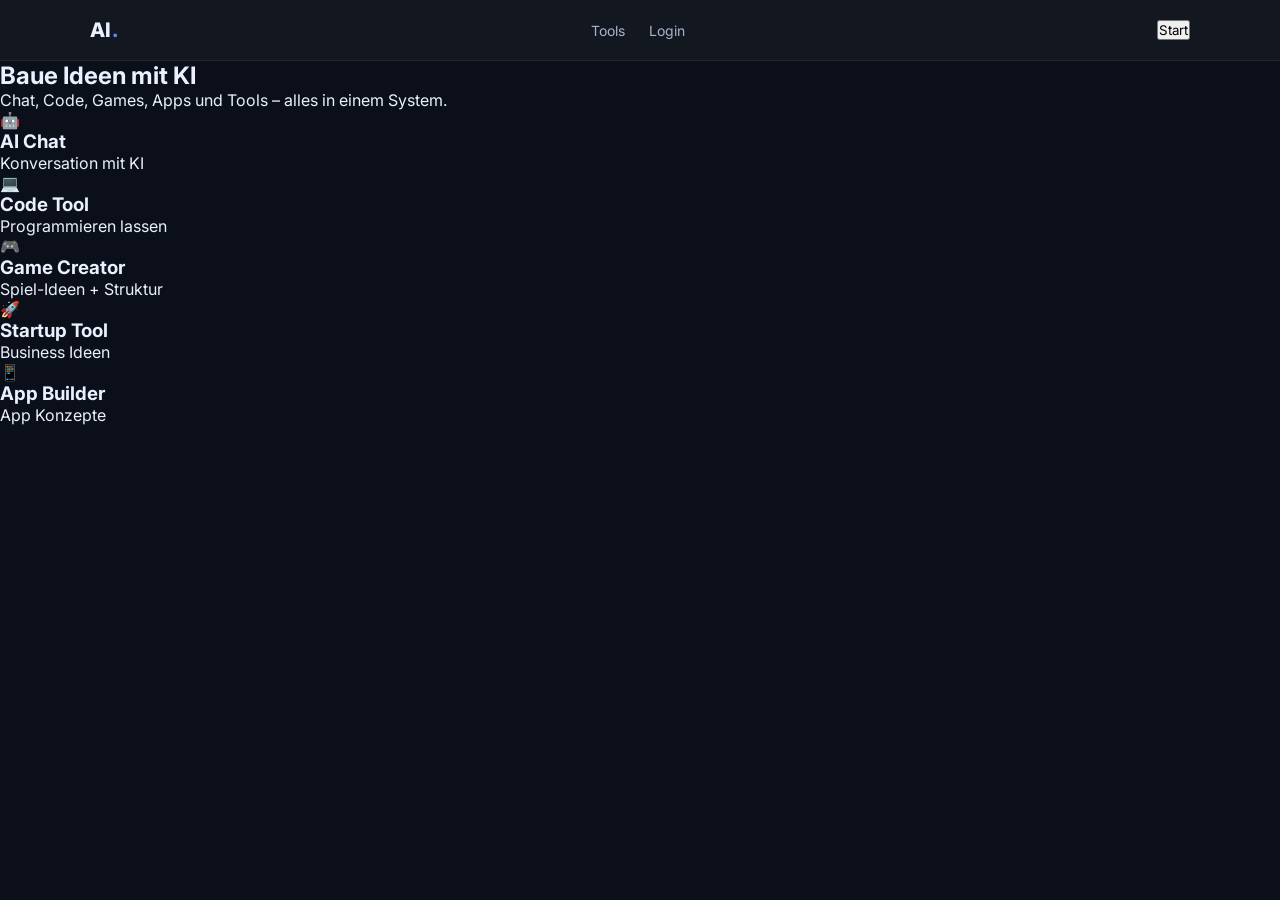
==== commit 8c9f0954: "Refactor index.html for improved layout and content Updated the structure and content of the index.h" ====
--- a/index.html
+++ b/index.html
@@ -1,3 +1,4 @@
+
 <!DOCTYPE html>
 <html lang="de">
 <head>
@@ -6,15 +7,10 @@
 <title>AI Tools Hub</title>
 
 <link rel="stylesheet" href="style.css">
-<link href="https://fonts.googleapis.com/css2?family=Inter:wght@300;400;500;600;700;800;900&display=swap" rel="stylesheet">
+<link href="https://fonts.googleapis.com/css2?family=Inter:wght@400;600;800&display=swap" rel="stylesheet">
 </head>
 
 <body>
-
-<div class="background">
-  <div class="blur one"></div>
-  <div class="blur two"></div>
-</div>
 
 <header>
   <div class="logo">AI<span>.</span></div>
@@ -24,71 +20,43 @@
     <a href="login.html">Login</a>
   </nav>
 
-  <button class="login" onclick="window.location='login.html'">Start</button>
+  <button class="btnPrimary" onclick="location.href='login.html'">Start</button>
 </header>
 
-<section class="heroClean">
+<section class="hero">
 
-  <div class="heroText">
-    <h1>KI Tool<br><span>Plattform</span></h1>
+  <h1>Baue Ideen mit KI</h1>
+  <p>Chat, Code, Games, Apps und Tools – alles in einem System.</p>
 
-    <p>
-      Erstelle Ideen, Texte, Games, Code und mehr mit KI-gestützten Tools.
-    </p>
+</section>
 
-    <div class="heroButtons">
-      <button onclick="document.getElementById('tools').scrollIntoView()">Tools öffnen</button>
-      <button class="ghost" onclick="window.location='login.html'">Login</button>
-    </div>
+<section id="tools" class="grid">
+
+  <div class="card" onclick="go('Chat Assistant','chat')">
+    🤖<h3>AI Chat</h3><p>Konversation mit KI</p>
+  </div>
+
+  <div class="card" onclick="go('Code Helper','code')">
+    💻<h3>Code Tool</h3><p>Programmieren lassen</p>
+  </div>
+
+  <div class="card" onclick="go('Game Creator','game')">
+    🎮<h3>Game Creator</h3><p>Spiel-Ideen + Struktur</p>
+  </div>
+
+  <div class="card" onclick="go('Startup Builder','startup')">
+    🚀<h3>Startup Tool</h3><p>Business Ideen</p>
+  </div>
+
+  <div class="card" onclick="go('App Builder','app')">
+    📱<h3>App Builder</h3><p>App Konzepte</p>
   </div>
 
 </section>
 
-<section id="tools" class="toolsSection">
-
-<h2>Alle KI Tools</h2>
-
-<div class="toolsGrid">
-
-<div class="toolCard" onclick="openTool('Chat KI','chat')">
-🤖<h3>AI Chat</h3><p>Normale KI Gespräche</p>
-</div>
-
-<div class="toolCard" onclick="openTool('Code Helper','code')">
-💻<h3>Code Generator</h3><p>Hilft beim Programmieren</p>
-</div>
-
-<div class="toolCard" onclick="openTool('Text Writer','text')">
-✍️<h3>Text Tool</h3><p>Texte verbessern</p>
-</div>
-
-<div class="toolCard" onclick="openTool('Idea Generator','idea')">
-💡<h3>Ideen</h3><p>Neue Ideen erzeugen</p>
-</div>
-
-<div class="toolCard" onclick="openTool('Game Creator','game')">
-🎮<h3>Game Creator</h3><p>Spiel Idee + Struktur + Code</p>
-</div>
-
-<div class="toolCard" onclick="openTool('App Builder','app')">
-📱<h3>App Builder</h3><p>App Konzepte erstellen</p>
-</div>
-
-<div class="toolCard" onclick="openTool('Startup Maker','startup')">
-🚀<h3>Startup Tool</h3><p>Business Ideen bauen</p>
-</div>
-
-<div class="toolCard" onclick="openTool('Logo Maker','logo')">
-🎨<h3>Logo Generator</h3><p>Logo Ideen erstellen</p>
-</div>
-
-</div>
-
-</section>
-
 <script>
-function openTool(name,type){
-  window.location = `tool.html?name=${encodeURIComponent(name)}&type=${type}`;
+function go(name,type){
+  location.href = `tool.html?name=${encodeURIComponent(name)}&type=${type}`;
 }
 </script>
 
--- a/style.css
+++ b/style.css
@@ -1,734 +1,210 @@
 *{
-    margin:0;
-    padding:0;
-    box-sizing:border-box;
-    font-family:'Inter',sans-serif;
-}
-
-html{
-    scroll-behavior:smooth;
+  margin:0;
+  padding:0;
+  box-sizing:border-box;
+  font-family: Inter, system-ui, sans-serif;
 }
 
 body{
-    background:#05070d;
-    color:#ffffff;
-    overflow-x:hidden;
-}
-
-/* Background */
-
-.background{
-    position:fixed;
-    inset:0;
-    overflow:hidden;
-    z-index:-1;
-}
-
-.blur{
-    position:absolute;
-    width:650px;
-    height:650px;
-    border-radius:50%;
-    filter:blur(130px);
-    opacity:.35;
-    animation:float 10s ease-in-out infinite;
-}
-
-.one{
-    background:#4f46e5;
-    left:-200px;
-    top:-150px;
-}
-
-.two{
-    background:#06b6d4;
-    right:-180px;
-    bottom:-180px;
-    animation-delay:3s;
-}
-
-@keyframes float{
-    0%{ transform:translateY(0px); }
-    50%{ transform:translateY(-50px); }
-    100%{ transform:translateY(0px); }
-}
-
-/* Header */
-
+  background:#0b0f19;
+  color:#eaf0ff;
+}
+
+/* ===== HEADER ===== */
 header{
-    width:100%;
-    display:flex;
-    justify-content:space-between;
-    align-items:center;
-    padding:22px 8%;
-    position:fixed;
-    top:0;
-    backdrop-filter:blur(18px);
-    background:rgba(8,10,18,.45);
-    border-bottom:1px solid rgba(255,255,255,.08);
-    z-index:999;
+  display:flex;
+  justify-content:space-between;
+  align-items:center;
+  padding:18px 7%;
+  background:rgba(255,255,255,0.03);
+  border-bottom:1px solid rgba(255,255,255,0.06);
 }
 
 .logo{
-    font-size:32px;
-    font-weight:900;
-    letter-spacing:-1px;
+  font-weight:800;
+  font-size:20px;
+  letter-spacing:0.5px;
 }
 
 .logo span{
-    color:#4f8cff;
-}
-
-nav{
-    display:flex;
-    gap:34px;
+  color:#5b8cff;
 }
 
 nav a{
-    color:white;
-    text-decoration:none;
-    transition:.25s;
-    font-weight:500;
-    opacity:.88;
+  margin:0 10px;
+  color:#aab3cc;
+  text-decoration:none;
+  font-size:14px;
 }
 
 nav a:hover{
-    color:#4f8cff;
-    opacity:1;
-}
-
-.headerActions{
-    display:flex;
-    gap:12px;
-    align-items:center;
-}
-
-.ghostBtn,
+  color:white;
+}
+
 .login{
-    border:none;
-    border-radius:15px;
-    cursor:pointer;
-    font-weight:700;
-    transition:.25s;
-}
-
-.ghostBtn{
-    width:44px;
-    height:44px;
-    background:rgba(255,255,255,.08);
-    color:white;
-}
-
-.login{
-    padding:12px 22px;
-    background:linear-gradient(135deg,#4f8cff,#6a5cff);
-    color:white;
-}
-
-.ghostBtn:hover,
-.login:hover{
-    transform:translateY(-2px);
-}
-
-/* Hero */
-
-.hero{
-    min-height:100vh;
-    display:flex;
-    align-items:center;
-    justify-content:space-between;
-    gap:60px;
-    padding:120px 8% 40px;
-}
-
-.heroLeft{
-    width:55%;
-}
-
-.heroRight{
-    width:45%;
-    display:flex;
-    justify-content:center;
-}
-
-.badge{
-    display:inline-block;
-    background:rgba(255,255,255,.08);
-    border:1px solid rgba(255,255,255,.1);
-    padding:10px 18px;
-    border-radius:100px;
-    margin-bottom:26px;
-    color:#e6ebff;
-}
-
-.hero h1{
-    font-size:72px;
-    line-height:1.08;
-    margin-bottom:22px;
-    letter-spacing:-2px;
-}
-
-.hero h1 span{
-    background:linear-gradient(90deg,#6ea8ff,#53ffe3);
-    -webkit-background-clip:text;
-    background-clip:text;
-    color:transparent;
-}
-
-.text{
-    font-size:20px;
-    color:#b9bfd1;
-    max-width:640px;
-    line-height:1.8;
-}
-
-.buttons{
-    display:flex;
-    gap:16px;
-    margin-top:38px;
-    flex-wrap:wrap;
-}
-
-.primary,
-.secondary{
-    border:none;
-    padding:18px 32px;
-    border-radius:18px;
-    cursor:pointer;
-    font-size:16px;
-    font-weight:700;
-    transition:.25s;
-}
-
-.primary{
-    background:linear-gradient(135deg,#4f8cff,#6a5cff);
-    color:white;
-    box-shadow:0 0 0 rgba(79,140,255,0);
-}
-
-.secondary{
-    background:rgba(255,255,255,.06);
-    color:white;
-    border:1px solid rgba(255,255,255,.12);
-}
-
-.primary:hover,
-.secondary:hover{
-    transform:translateY(-4px);
-}
-
-.primary:hover{
-    box-shadow:0 18px 40px rgba(79,140,255,.18);
-}
-
-/* Glass card */
-
-.glass{
-    width:100%;
-    max-width:440px;
-    background:rgba(255,255,255,.06);
-    border:1px solid rgba(255,255,255,.08);
-    backdrop-filter:blur(30px);
-    border-radius:30px;
-    padding:30px;
-    box-shadow:0 25px 60px rgba(0,0,0,.45);
-}
-
-.miniTitle{
-    margin-bottom:18px;
-    font-size:20px;
-    font-weight:800;
-}
-
-.miniList{
-    display:flex;
-    flex-direction:column;
-    gap:12px;
-}
-
-.tool{
-    padding:18px;
-    background:rgba(255,255,255,.05);
-    border-radius:16px;
-    transition:.25s;
-    cursor:pointer;
-    border:1px solid rgba(255,255,255,.05);
-}
-
-.tool:hover{
-    transform:translateX(8px);
-    background:rgba(79,140,255,.18);
-    border-color:rgba(79,140,255,.2);
-}
-
-.toolTop{
-    display:flex;
-    align-items:center;
-    gap:12px;
-}
-
-.toolIcon{
-    font-size:24px;
-    flex-shrink:0;
-}
-
-.toolName{
-    font-size:16px;
-    font-weight:800;
-}
-
-.toolDesc{
-    margin-top:4px;
-    font-size:12px;
-    color:#9aa4c7;
-    line-height:1.4;
-}
-
-/* Sections */
-
-.toolSection,
-.featuresSection,
-.contactSection{
-    padding:40px 8% 90px;
-}
-
-.sectionHeader{
-    margin-bottom:24px;
-}
-
-.sectionHeader h2{
-    font-size:34px;
-    margin-bottom:8px;
-}
-
-.sectionHeader p{
-    color:#aab2cc;
-    line-height:1.6;
-}
-
-.searchWrap{
-    margin-bottom:22px;
-}
-
-.searchWrap input{
-    width:100%;
-    max-width:560px;
-    padding:16px 18px;
-    border-radius:16px;
-    border:1px solid rgba(255,255,255,.1);
-    outline:none;
-    background:rgba(255,255,255,.06);
-    color:white;
-    font-size:16px;
-}
-
-.toolGrid{
-    display:grid;
-    grid-template-columns:repeat(4,1fr);
-    gap:18px;
+  padding:10px 14px;
+  border:none;
+  border-radius:10px;
+  background:#5b8cff;
+  color:white;
+  font-weight:700;
+  cursor:pointer;
+}
+
+/* ===== HERO ===== */
+.heroClean{
+  padding:90px 7%;
+  display:flex;
+  align-items:center;
+  min-height:85vh;
+}
+
+.heroText h1{
+  font-size:64px;
+  font-weight:800;
+  line-height:1.05;
+}
+
+.heroText span{
+  color:#5b8cff;
+}
+
+.heroText p{
+  margin-top:14px;
+  max-width:520px;
+  color:#aab3cc;
+  line-height:1.6;
+}
+
+.heroButtons{
+  margin-top:22px;
+  display:flex;
+  gap:10px;
+}
+
+.heroButtons button{
+  padding:12px 16px;
+  border:none;
+  border-radius:10px;
+  cursor:pointer;
+  font-weight:700;
+}
+
+.heroButtons .ghost{
+  background:rgba(255,255,255,0.06);
+  color:white;
+}
+
+/* ===== TOOLS ===== */
+.toolsSection{
+  padding:70px 7%;
+}
+
+.toolsSection h2{
+  font-size:30px;
+  margin-bottom:20px;
+}
+
+.toolsGrid{
+  display:grid;
+  grid-template-columns:repeat(auto-fit,minmax(200px,1fr));
+  gap:12px;
 }
 
 .toolCard{
-    background:rgba(255,255,255,.05);
-    border:1px solid rgba(255,255,255,.08);
-    border-radius:24px;
-    padding:22px;
-    transition:.25s;
-    cursor:pointer;
+  padding:18px;
+  border-radius:14px;
+  background:rgba(255,255,255,0.03);
+  border:1px solid rgba(255,255,255,0.06);
+  cursor:pointer;
+  transition:0.15s;
 }
 
 .toolCard:hover{
-    transform:translateY(-6px);
-    background:rgba(255,255,255,.07);
-    border-color:rgba(79,140,255,.18);
-}
-
-.toolCard .cardIcon{
-    width:48px;
-    height:48px;
-    border-radius:16px;
-    display:flex;
-    align-items:center;
-    justify-content:center;
-    font-size:24px;
-    background:rgba(79,140,255,.16);
-    margin-bottom:16px;
+  background:rgba(91,140,255,0.12);
+  transform:translateY(-3px);
 }
 
 .toolCard h3{
-    font-size:18px;
-    margin-bottom:8px;
+  margin-top:8px;
+  font-size:16px;
 }
 
 .toolCard p{
-    color:#aab2cc;
-    line-height:1.55;
-    font-size:14px;
-}
-
-.toolCard button{
-    margin-top:16px;
-    width:100%;
-    border:none;
-    border-radius:14px;
-    padding:13px 16px;
-    background:linear-gradient(135deg,#4f8cff,#6a5cff);
-    color:white;
-    font-weight:700;
-    cursor:pointer;
-    transition:.25s;
-}
-
-.toolCard button:hover{
-    transform:translateY(-2px);
-}
-
-/* Features */
-
-.cards{
-    display:grid;
-    grid-template-columns:repeat(3,1fr);
-    gap:20px;
-}
-
-.card,
-.contactCard{
-    background:rgba(255,255,255,.05);
-    border:1px solid rgba(255,255,255,.08);
-    border-radius:26px;
-    padding:28px;
-}
-
-.card h3{
-    margin-bottom:10px;
-    font-size:20px;
-}
-
-.card p,
-.contactCard p{
-    color:#aab2cc;
-    line-height:1.7;
-}
-
-/* Tool page */
-
-.toolPage{
-    min-height:100vh;
-    padding:120px 8% 40px;
-    display:flex;
-    flex-direction:column;
-    gap:18px;
-}
-
-.toolPageTop{
-    display:flex;
-    justify-content:space-between;
-    align-items:center;
-    gap:16px;
-    flex-wrap:wrap;
-}
-
-.backBtn{
-    display:inline-flex;
-    align-items:center;
-    gap:8px;
-    text-decoration:none;
-    color:white;
-    background:rgba(255,255,255,.06);
-    border:1px solid rgba(255,255,255,.1);
-    padding:12px 16px;
-    border-radius:14px;
-    transition:.25s;
-}
-
-.backBtn:hover{
-    transform:translateY(-2px);
-    background:rgba(255,255,255,.09);
-}
-
-.toolPage h1{
-    font-size:42px;
-    letter-spacing:-1px;
-}
-
-.toolPage p{
-    color:#aab2cc;
-    line-height:1.6;
-}
-
-#toolBox{
-    flex:1;
-    min-height:0;
-}
-
-.chatShell{
-    height:min(72vh, 760px);
-    display:flex;
-    flex-direction:column;
-    gap:14px;
+  margin-top:5px;
+  font-size:13px;
+  color:#aab3cc;
+}
+
+/* ===== TOOL PAGE ===== */
+.toolWrap{
+  padding:80px 7%;
+}
+
+.toolHeader h1{
+  font-size:32px;
+  margin-bottom:14px;
+}
+
+/* ===== CHAT ===== */
+.chatCard{
+  height:70vh;
+  display:flex;
+  flex-direction:column;
+  border-radius:18px;
+  background:rgba(255,255,255,0.03);
+  border:1px solid rgba(255,255,255,0.06);
+  overflow:hidden;
 }
 
 #chat{
-    flex:1;
-    min-height:420px;
-    background:rgba(255,255,255,0.05);
-    border:1px solid rgba(255,255,255,.08);
-    padding:18px;
-    border-radius:22px;
-    overflow:auto;
-}
-
-.msg{
-    margin:10px 0;
-    padding:12px 14px;
-    border-radius:14px;
-    max-width:82%;
-    font-size:15px;
-    line-height:1.55;
-    word-break:break-word;
+  flex:1;
+  padding:16px;
+  display:flex;
+  flex-direction:column;
+  gap:8px;
+  overflow:auto;
 }
 
 .user{
-    background:rgba(79,140,255,0.28);
-    margin-left:auto;
-    border:1px solid rgba(79,140,255,.2);
+  align-self:flex-end;
+  background:#5b8cff;
+  padding:10px 12px;
+  border-radius:12px;
+  max-width:70%;
 }
 
 .bot{
-    background:rgba(255,255,255,0.08);
-    border:1px solid rgba(255,255,255,.08);
-}
-
-.inputBox{
-    display:flex;
-    gap:12px;
-}
-
-.inputBox input{
-    flex:1;
-    padding:16px 18px;
-    border-radius:14px;
-    border:1px solid rgba(255,255,255,.1);
-    outline:none;
-    background:rgba(255,255,255,.07);
-    color:white;
-    font-size:16px;
-}
-
-.inputBox button{
-    padding:16px 22px;
-    border:none;
-    border-radius:14px;
-    background:linear-gradient(135deg,#4f8cff,#6a5cff);
-    color:white;
-    cursor:pointer;
-    font-size:16px;
-    font-weight:700;
-}
-
-.inputBox button:hover{
-    transform:translateY(-2px);
-}
-
-/* Generic tool panels */
-
-.panel{
-    background:rgba(255,255,255,.05);
-    border:1px solid rgba(255,255,255,.08);
-    border-radius:22px;
-    padding:18px;
-    display:flex;
-    flex-direction:column;
-    gap:14px;
-    height:100%;
-}
-
-.panel textarea,
-.panel input{
-    width:100%;
-    padding:16px 18px;
-    border-radius:14px;
-    border:1px solid rgba(255,255,255,.1);
-    outline:none;
-    background:rgba(255,255,255,.07);
-    color:white;
-    font-size:16px;
-    resize:vertical;
-}
-
-.panel textarea{
-    min-height:180px;
-}
-
-.panel button{
-    align-self:flex-start;
-    padding:14px 20px;
-    border:none;
-    border-radius:14px;
-    background:linear-gradient(135deg,#4f8cff,#6a5cff);
-    color:white;
-    cursor:pointer;
-    font-weight:700;
-}
-
-/* Mobile */
-
-@media(max-width:1100px){
-    .toolGrid{
-        grid-template-columns:repeat(2,1fr);
-    }
-
-    .hero{
-        gap:40px;
-    }
-
-    .hero h1{
-        font-size:60px;
-    }
-}
-
-@media(max-width:768px){
-    header{
-        padding:18px 5%;
-    }
-
-    nav{
-        display:none;
-    }
-
-    .hero{
-        flex-direction:column;
-        padding:120px 5% 30px;
-        text-align:center;
-    }
-
-    .heroLeft,
-    .heroRight{
-        width:100%;
-    }
-
-    .hero h1{
-        font-size:42px;
-    }
-
-    .text{
-        font-size:16px;
-        margin:0 auto;
-    }
-
-    .buttons{
-        justify-content:center;
-    }
-
-    .glass{
-        max-width:100%;
-    }
-
-    .toolSection,
-    .featuresSection,
-    .contactSection{
-        padding:30px 5% 70px;
-    }
-
-    .toolGrid,
-    .cards{
-        grid-template-columns:1fr;
-    }
-
-    .toolPage{
-        padding:110px 5% 30px;
-    }
-
-    .toolPage h1{
-        font-size:32px;
-    }
-
-    .chatShell{
-        height:auto;
-        min-height:72vh;
-    }
-
-    #chat{
-        min-height:52vh;
-    }
-
-    .inputBox{
-        flex-direction:column;
-    }
-
-    .inputBox button,
-    .panel button{
-        width:100%;
-        align-self:stretch;
-    }
-}
-.loginPage{
-    min-height:100vh;
-    display:flex;
-    justify-content:center;
-    align-items:center;
-    padding:120px 5%;
-}
-
-.loginBox{
-    width:100%;
-    max-width:420px;
-    background:rgba(255,255,255,0.06);
-    border:1px solid rgba(255,255,255,0.1);
-    border-radius:28px;
-    padding:30px;
-    backdrop-filter:blur(25px);
-    text-align:center;
-}
-
-.loginBox h1{
-    font-size:32px;
-    margin-bottom:8px;
-}
-
-.loginBox p{
-    color:#aab2cc;
-    margin-bottom:20px;
-}
-
-.tabs{
-    display:flex;
-    gap:10px;
-    margin-bottom:20px;
-}
-
-.tab{
-    flex:1;
-    padding:12px;
-    border:none;
-    border-radius:12px;
-    cursor:pointer;
-    background:rgba(255,255,255,0.06);
-    color:white;
-}
-
-.tab.active{
-    background:linear-gradient(135deg,#4f8cff,#6a5cff);
-}
-
-.loginBox input{
-    width:100%;
-    margin-bottom:12px;
-    padding:14px;
-    border-radius:12px;
-    border:1px solid rgba(255,255,255,0.1);
-    background:rgba(255,255,255,0.05);
-    color:white;
-    outline:none;
-}
-
-.mainBtn{
-    width:100%;
-    padding:14px;
-    border:none;
-    border-radius:12px;
-    background:linear-gradient(135deg,#4f8cff,#6a5cff);
-    color:white;
-    cursor:pointer;
-    font-weight:700;
-}
+  align-self:flex-start;
+  background:rgba(255,255,255,0.06);
+  padding:10px 12px;
+  border-radius:12px;
+  max-width:70%;
+}
+
+.chatInput{
+  display:flex;
+  padding:12px;
+  gap:10px;
+  border-top:1px solid rgba(255,255,255,0.06);
+  background:rgba(0,0,0,0.2);
+}
+
+.chatInput input{
+  flex:1;
+  padding:12px;
+  border-radius:10px;
+  border:none;
+  background:rgba(255,255,255,0.05);
+  color:white;
+}
+
+.chatInput button{
+  padding:12px 16px;
+  border:none;
+  border-radius:10px;
+  background:#5b8cff;
+  color:white;
+  font-weight:700;
+  cursor:pointer;
+}
